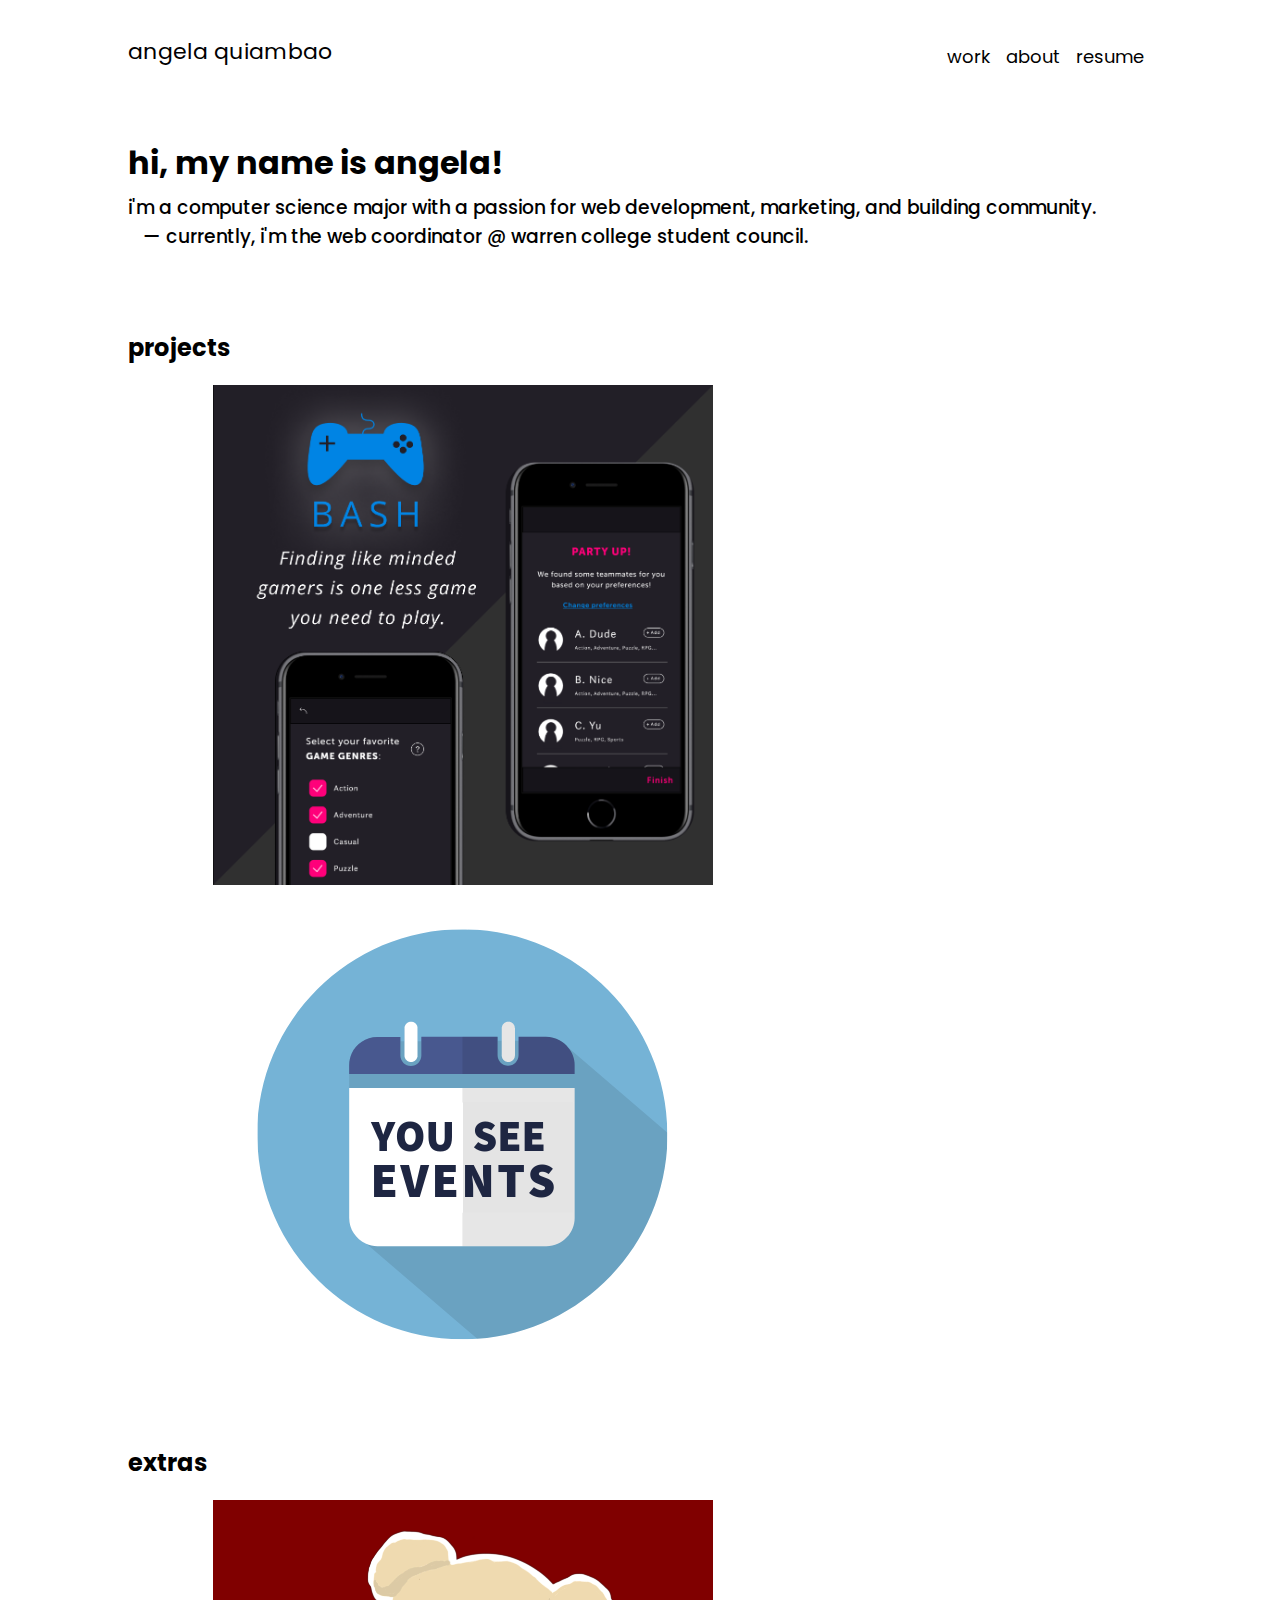
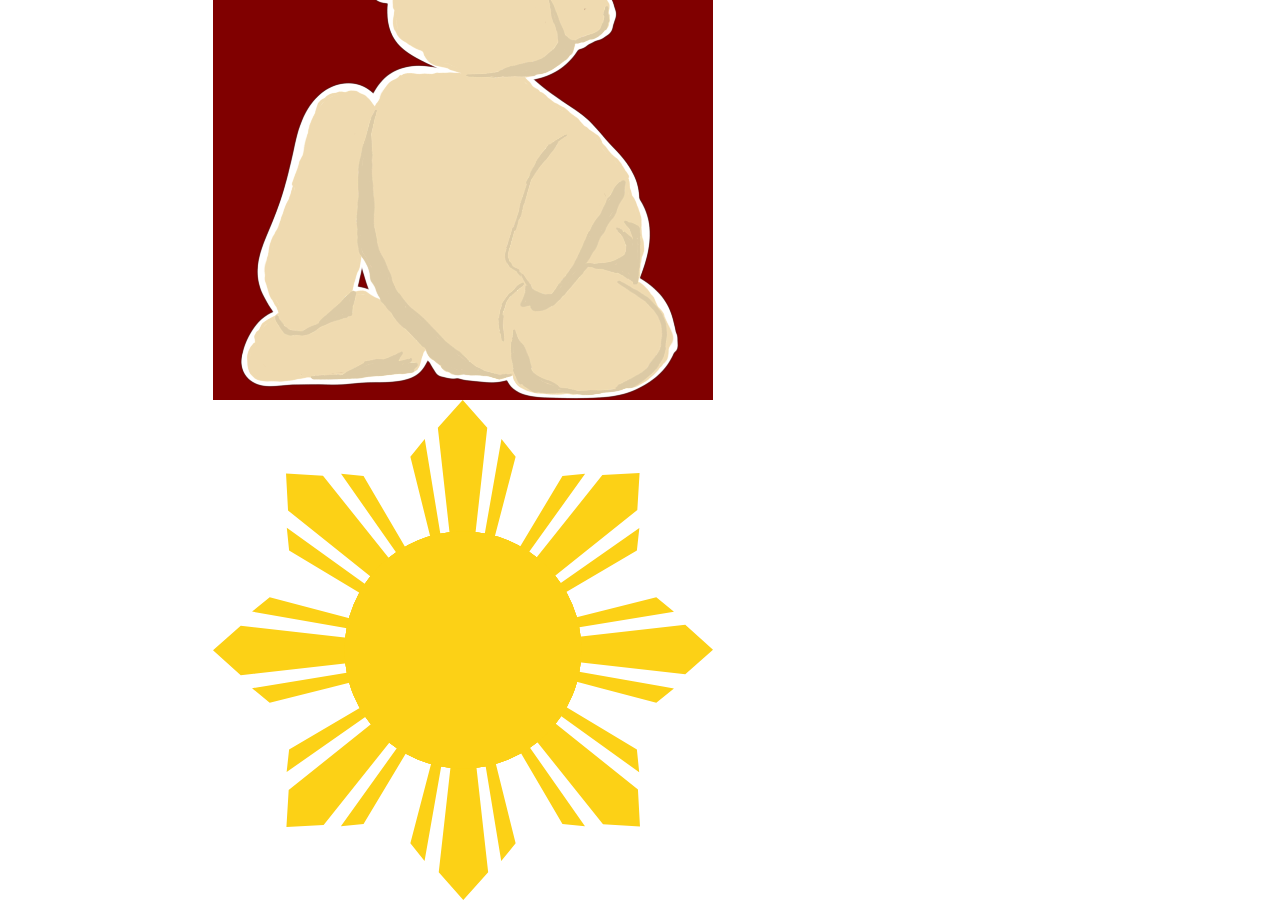
==== index.html @ 413380c0 "working links" ====
<!DOCTYPE html>
<html>

<head>
    <meta charset="UTF-8">
    <meta name="description" content="angela quiambao's portfolio"> 
    <meta name="author" content="Angela Quiambao">
    <meta name="viewport" content="width=device-width">
    <title>angela quiambao — portfolio</title>

    <link href="css/home.css" rel="stylesheet" type="text/css">
    <link href="https://fonts.googleapis.com/css2?family=Poppins&display=swap" rel="stylesheet">
</head>

<body>
    <ul id="navbar">
        <li id="aq"><a href="index.html">angela quiambao</a></li>
        <li class="nav"><a href="">resume</a></li>
        <li class="nav"><a href="about.html">about</a></li>
        <li class="nav"><a href="index.html">work</a></li>
    </ul>

    <header>
        <h1 style="margin-bottom: 6px;">hi, my name is angela!</h1>
        <h3 style="margin-top: 0px; font-weight: 500;"> i'm a computer science major with a passion for web development, marketing, and building community.
            <br>&nbsp;&nbsp; — currently, i'm the web coordinator @ 
            <span class="tooltip">warren college student council <span class="tooltiptext">currently a work in progress!</span></span>.
        </h3>
    </header>

    <div id="projects">
        <h2>projects</h2>
        <div class="proj">
            <img src="images/icons/bash.png" style="width: 500px; display:block;" alt="bash">
            <a href="bash.html">
            <div class="overlay"><h3 style="padding-top: 40%;">bash — front end developer and tester</h3></div>
            </a>
        </div>
            <div class="proj">
                <img src="images/icons/UPCOMING EVENTS.png" style="width:500px; display:block;" alt="you see events">
                <div class="overlay"><h3 style="padding-top: 40%;">you see events — user interface specialist</h3></div>
            </div>
    </div>
    
    <div id="extras">
        <h2>extras</h2>
        <div class="proj" style="background-color: maroon;">
            <img src="images/icons/warren.png" alt="warren" style="width:500px; display:block;">
            <div class="overlay"><h3 style="padding-top: 40%; margin: 20px;">warren residental life — leadership, event planning, graphic design, and marketing</h3></div>
        </div>
        <div class="proj">
            <img src="images/icons/sun.svg" alt="kaibigang pilipin@" style="width:500px; display:block;">
            <div class="overlay"><h3 style="padding-top:40%;">kaibigang pilipin@ s.t.a.r board — leadership and event planning</h3></div>
        </div>
    </div>

</body>

</html>
---- css/home.css ----
html, body {
    height: 100%;
    font-family: 'Poppins', sans-serif;
}

header, #projects, #extras {
    padding-top: 20px;
    margin: 10px 120px;
    display: inline-block;
}

ul#navbar {
    list-style-type: none;
    margin: 10px 120px;
    padding: 25px 0px 0px 0px;
    overflow: hidden;
}
  
#aq {
    float:left;
    display: block;
    padding: 0px;
    font-size: 22px;
}
  
li.nav {
    text-align: center;
    float: right;
    display: block;
    padding: 8px;
    font-size: 18px
}

#navbar a:link, a:visited {
    text-decoration: none;
    color: black;
}

#navbar a:hover {
    padding: 2px;
    background: lightsteelblue;
    color: white;
}

/* taken from w3 schools */
.tooltip {
    position: relative;
    display: inline-block;
}
  
.tooltip .tooltiptext {
    visibility: hidden;
    width: 170px;
    background-color: black;
    font-size: small;
    color: #fff;
    text-align: center;
    border-radius: 6px;
    padding: 5px 0;
    
    /* Position the tooltip */
    position: absolute;
    z-index: 1;
    top: 100%;
    left: 40%;
    margin-top: 5px;
    margin-left: -60px;
}

.tooltip:hover {
    background: lightsteelblue;
    color: white;
}

.tooltip:hover .tooltiptext {
    visibility: visible;
}

.overlay {
    position: absolute;
    top: 0;
    bottom: 0;
    left: 0;
    right: 0;
    height: 100%;
    width: 100%;
    opacity: 0;
    color:white;
    text-align: center;
  }
  
  .proj:hover .overlay {
    opacity: 80%;
    background-color: black;
  }
  
.proj {
    float: left;
    position: relative;
    width: 500px;
    height:500px;
    margin-left: 85px;
}
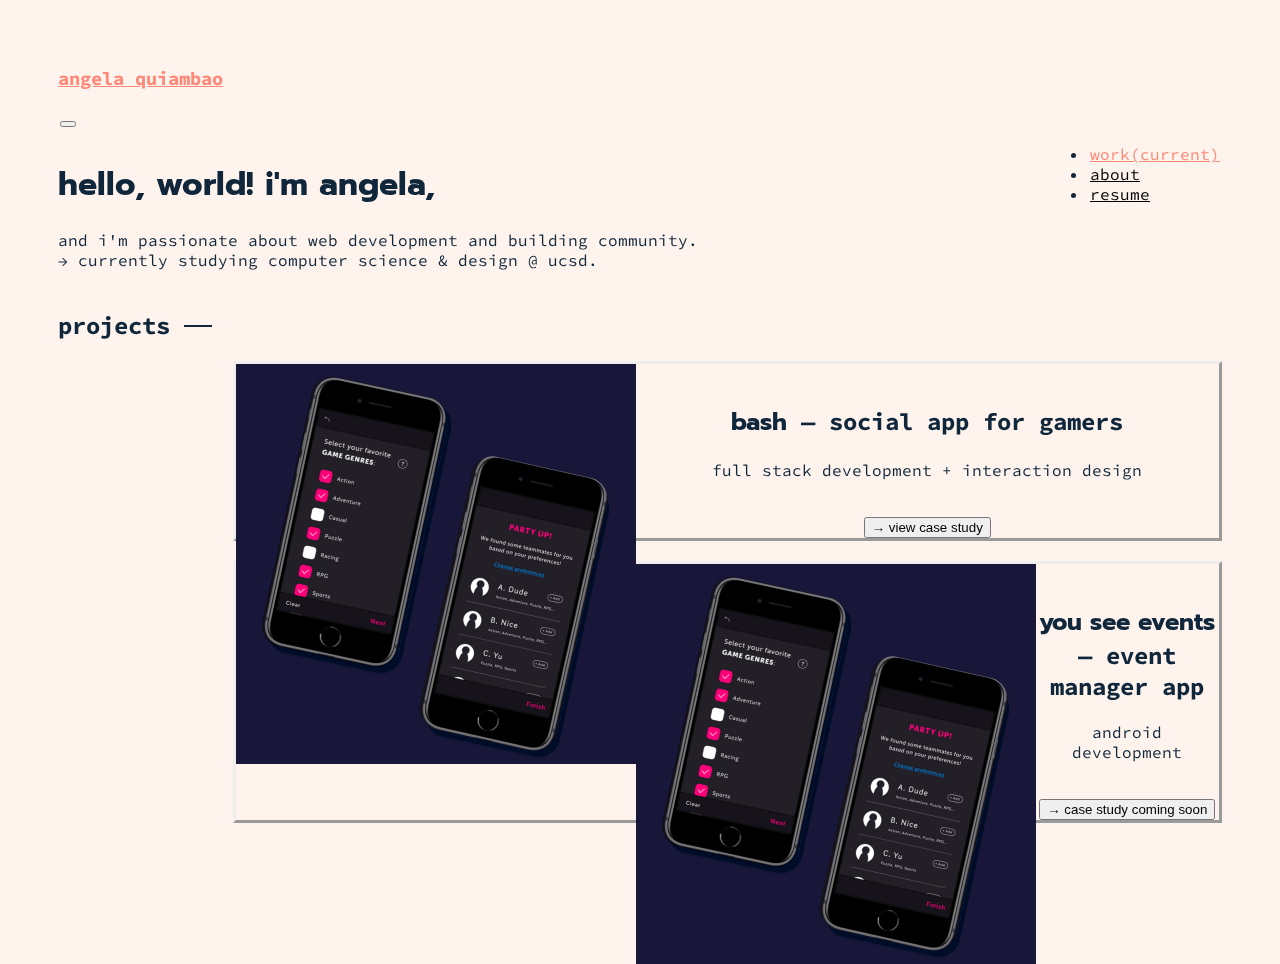
==== commit e14288f8: "new portfolio" ====
--- a/index.html
+++ b/index.html
@@ -1,59 +1,98 @@
-<!DOCTYPE html>
-<html>
+<!doctype html>
+<html lang="en">
+  <head>
+    <!-- Required meta tags -->
+    <meta charset="utf-8">
+    <meta name="viewport" content="width=device-width, initial-scale=1, shrink-to-fit=no">
 
-<head>
-    <meta charset="UTF-8">
-    <meta name="description" content="angela quiambao's portfolio"> 
-    <meta name="author" content="Angela Quiambao">
-    <meta name="viewport" content="width=device-width">
+    <!-- Favicon -->
+    <link rel="apple-touch-icon" sizes="180x180" href="/favicon_io/apple-touch-icon.png">
+    <link rel="icon" type="image/png" sizes="32x32" href="favicon_io/favicon-32x32.png">
+    <link rel="icon" type="image/png" sizes="16x16" href="favicon_io/favicon-16x16.png">
+    <link rel="manifest" href="/site.webmanifest">
+
+    <!-- Bootstrap CSS -->
+    <link rel="stylesheet" href="https://stackpath.bootstrapcdn.com/bootstrap/4.5.0/css/bootstrap.min.css" integrity="sha384-9aIt2nRpC12Uk9gS9baDl411NQApFmC26EwAOH8WgZl5MYYxFfc+NcPb1dKGj7Sk" crossorigin="anonymous">
+
+    <!-- custom css -->
+    <link href="css/home.css" rel="stylesheet">
+
+    <!-- fonts -->
+    <link href="https://fonts.googleapis.com/css2?family=Prompt&family=Source+Code+Pro&display=swap" rel="stylesheet">
+    
+    
     <title>angela quiambao — portfolio</title>
+  </head>
 
-    <link href="css/home.css" rel="stylesheet" type="text/css">
-    <link href="https://fonts.googleapis.com/css2?family=Poppins&display=swap" rel="stylesheet">
-</head>
+  <body>
+    
+    <!-- navigation -->
+    <nav class="navbar navbar-expand-lg navbar-light">
+        <a class="navbar-brand active" href="#"><h3>angela quiambao</h3></a>
+        <button class="navbar-toggler" type="button" data-toggle="collapse" data-target="#navbarNav" aria-controls="navbarNav" aria-expanded="false" aria-label="Toggle navigation">
+          <span class="navbar-toggler-icon"></span>
+        </button>
+        <div class="collapse navbar-collapse justify-content-end h4" id="navbarNav">
+          <ul class="navbar-nav">
+            <li class="nav-item">
+              <a class="nav-link active" href="#">work<span class="sr-only">(current)</span></a>
+            </li>
+            <li class="nav-item">
+              <a class="nav-link" href="#">about</a>
+            </li>
+            <li class="nav-item">
+              <a class="nav-link" href="#">resume</a>
+            </li>
+          </ul>
+        </div>
+      </nav>
 
-<body>
-    <ul id="navbar">
-        <li id="aq"><a href="index.html">angela quiambao</a></li>
-        <li class="nav"><a href="">resume</a></li>
-        <li class="nav"><a href="about.html">about</a></li>
-        <li class="nav"><a href="index.html">work</a></li>
-    </ul>
+    
+    <!-- heading -->
+    <div class="bg"></div>
+    <div class="jumbotron">
+      <h1 class="display-4" style="padding-top: 10px; font-family: Prompt, sans serif;">hello, world!<wbr> i'm angela,</h1>
+        <p class="h4">
+          and i'm passionate about web development and building community.
+          <br>
+          &#8594; currently studying computer science & design @ ucsd.
+        </p>   
+    </div>
 
-    <header>
-        <h1 style="margin-bottom: 6px;">hi, my name is angela!</h1>
-        <h3 style="margin-top: 0px; font-weight: 500;"> i'm a computer science major with a passion for web development, marketing, and building community.
-            <br>&nbsp;&nbsp; — currently, i'm the web coordinator @ 
-            <span class="tooltip">warren college student council <span class="tooltiptext">currently a work in progress!</span></span>.
-        </h3>
-    </header>
+    <div id="project" style="background: #fef4ed;">
+      <h2 style="padding-top:20px;">projects <span style="text-decoration: line-through;">&nbsp;&nbsp;</span></h2>
+      <div class="d-flex flex-column" id="content">
+          <div class="p-2 flex-fill" style="text-align: center; border-style: outset;">
+              <img src="images/icons/bash.png" class="icon">
+              <div class="pt-5 mt-5">
+                <br>
+                <h2><span class="display-4" style="margin:0px; font-family: Prompt, sans serif;">bash</span> — social app for gamers</h2>
+                <p style="text-align: center">full stack development + interaction design</p>
+                <br>
+                <button onclick="location.href='bash.html'">→ view case study</button>
+              </div>
+          </div>
+          <br>
+          <div class="p-2 flex-fill" style="text-align: center; border-style: outset;">
+            <img src="images/icons/bash.png" class="icon">
+            <div class="pt-5 mt-5">
+              <br>
+              <h2><span class="h1" style="margin:0px; font-family: Prompt, sans serif;">you see events</span> — event manager app</h2>
+              <p style="text-align: center">android development</p>
+              <br>
+              <button onclick="location.href='bash.html'">→ case study coming soon</button>
+            </div>
+          </div>
 
-    <div id="projects">
-        <h2>projects</h2>
-        <div class="proj">
-            <img src="images/icons/bash.png" style="width: 500px; display:block;" alt="bash">
-            <a href="bash.html">
-            <div class="overlay"><h3 style="padding-top: 40%;">bash — front end developer and tester</h3></div>
-            </a>
-        </div>
-            <div class="proj">
-                <img src="images/icons/UPCOMING EVENTS.png" style="width:500px; display:block;" alt="you see events">
-                <div class="overlay"><h3 style="padding-top: 40%;">you see events — user interface specialist</h3></div>
-            </div>
+      </div>
     </div>
     
-    <div id="extras">
-        <h2>extras</h2>
-        <div class="proj" style="background-color: maroon;">
-            <img src="images/icons/warren.png" alt="warren" style="width:500px; display:block;">
-            <div class="overlay"><h3 style="padding-top: 40%; margin: 20px;">warren residental life — leadership, event planning, graphic design, and marketing</h3></div>
-        </div>
-        <div class="proj">
-            <img src="images/icons/sun.svg" alt="kaibigang pilipin@" style="width:500px; display:block;">
-            <div class="overlay"><h3 style="padding-top:40%;">kaibigang pilipin@ s.t.a.r board — leadership and event planning</h3></div>
-        </div>
-    </div>
+    
+    <!-- Optional JavaScript -->
+    <!-- jQuery first, then Popper.js, then Bootstrap JS -->
+    <script src="https://code.jquery.com/jquery-3.5.1.slim.min.js" integrity="sha384-DfXdz2htPH0lsSSs5nCTpuj/zy4C+OGpamoFVy38MVBnE+IbbVYUew+OrCXaRkfj" crossorigin="anonymous"></script>
+    <script src="https://cdn.jsdelivr.net/npm/popper.js@1.16.0/dist/umd/popper.min.js" integrity="sha384-Q6E9RHvbIyZFJoft+2mJbHaEWldlvI9IOYy5n3zV9zzTtmI3UksdQRVvoxMfooAo" crossorigin="anonymous"></script>
+    <script src="https://stackpath.bootstrapcdn.com/bootstrap/4.5.0/js/bootstrap.min.js" integrity="sha384-OgVRvuATP1z7JjHLkuOU7Xw704+h835Lr+6QL9UvYjZE3Ipu6Tp75j7Bh/kR0JKI" crossorigin="anonymous"></script>
 
 </body>
-
 </html>--- a/css/home.css
+++ b/css/home.css
@@ -1,103 +1,98 @@
-html, body {
-    height: 100%;
-    font-family: 'Poppins', sans-serif;
+body {
+    font-family: 'Source Code Pro', monospace;
+    background-color: #fef4ed;
+    color: #10263b;
 }
 
-header, #projects, #extras {
+/*
+    NAVIGATION BAR 
+*/
+.navbar {
     padding-top: 20px;
-    margin: 10px 120px;
-    display: inline-block;
+    padding-left: 50px;
+    padding-right: 50px;
 }
 
-ul#navbar {
-    list-style-type: none;
-    margin: 10px 120px;
-    padding: 25px 0px 0px 0px;
-    overflow: hidden;
-}
-  
-#aq {
-    float:left;
-    display: block;
-    padding: 0px;
-    font-size: 22px;
-}
-  
-li.nav {
-    text-align: center;
+.navbar-nav {
     float: right;
-    display: block;
-    padding: 8px;
-    font-size: 18px
 }
 
-#navbar a:link, a:visited {
-    text-decoration: none;
-    color: black;
+.navbar a {
+    padding: 2px;
+    color: black !important;
 }
 
-#navbar a:hover {
-    padding: 2px;
-    background: lightsteelblue;
-    color: white;
+.navbar a:hover, .nav-link:hover {
+    background-color: #ff8878;
+    color: white !important;
 }
 
-/* taken from w3 schools */
-.tooltip {
-    position: relative;
-    display: inline-block;
-}
-  
-.tooltip .tooltiptext {
-    visibility: hidden;
-    width: 170px;
-    background-color: black;
-    font-size: small;
-    color: #fff;
-    text-align: center;
-    border-radius: 6px;
-    padding: 5px 0;
-    
-    /* Position the tooltip */
-    position: absolute;
-    z-index: 1;
-    top: 100%;
-    left: 40%;
-    margin-top: 5px;
-    margin-left: -60px;
+a.active {
+    color: #ff8878 !important;
 }
 
-.tooltip:hover {
-    background: lightsteelblue;
-    color: white;
+/* 
+    HEADER 
+*/
+.jumbotron {
+    background: transparent;
+    padding-left: 50px;
+    padding-right: 50px;
 }
 
-.tooltip:hover .tooltiptext {
+.bg {
+    z-index: -1;
+    position: fixed;
+    top: -50%;
+    left: -50%;
+    right: -50%;
+    bottom: -50%;
+    width: 200%;
+    height: 200vh;
+    background: transparent url('http://assets.iceable.com/img/noise-transparent.png') repeat 0 0;
+    background-repeat: repeat;
+    animation: bg-animation 1.5s infinite;
+    opacity: .9;
     visibility: visible;
+  }
+  
+  @keyframes bg-animation {
+      0% { transform: translate(0,0) }
+      10% { transform: translate(-5%,-5%) }
+      20% { transform: translate(-10%,5%) }
+      30% { transform: translate(5%,-10%) }
+      40% { transform: translate(-5%,15%) }
+      50% { transform: translate(-10%,5%) }
+      60% { transform: translate(15%,0) }
+      70% { transform: translate(0,10%) }
+      80% { transform: translate(-15%,0) }
+      90% { transform: translate(10%,5%) }
+      100% { transform: translate(5%,0) }
 }
 
-.overlay {
-    position: absolute;
-    top: 0;
-    bottom: 0;
-    left: 0;
-    right: 0;
-    height: 100%;
+/*
+    CONTENT
+*/
+
+#project {
+    padding-left: 50px;
+    padding-right: 50px;
+}
+
+#content {
+    margin-left: 15%;
+}
+
+@media screen and (max-width: 768px) {#content {flex-direction: column;} }
+
+.icon {
     width: 100%;
-    opacity: 0;
-    color:white;
-    text-align: center;
-  }
-  
-  .proj:hover .overlay {
-    opacity: 80%;
-    background-color: black;
-  }
-  
-.proj {
     float: left;
-    position: relative;
-    width: 500px;
-    height:500px;
-    margin-left: 85px;
+    max-width: 400px;
+}
+
+.sticky {
+    position: sticky;
+    position: -webkit-sticky;
+    top:0;
 }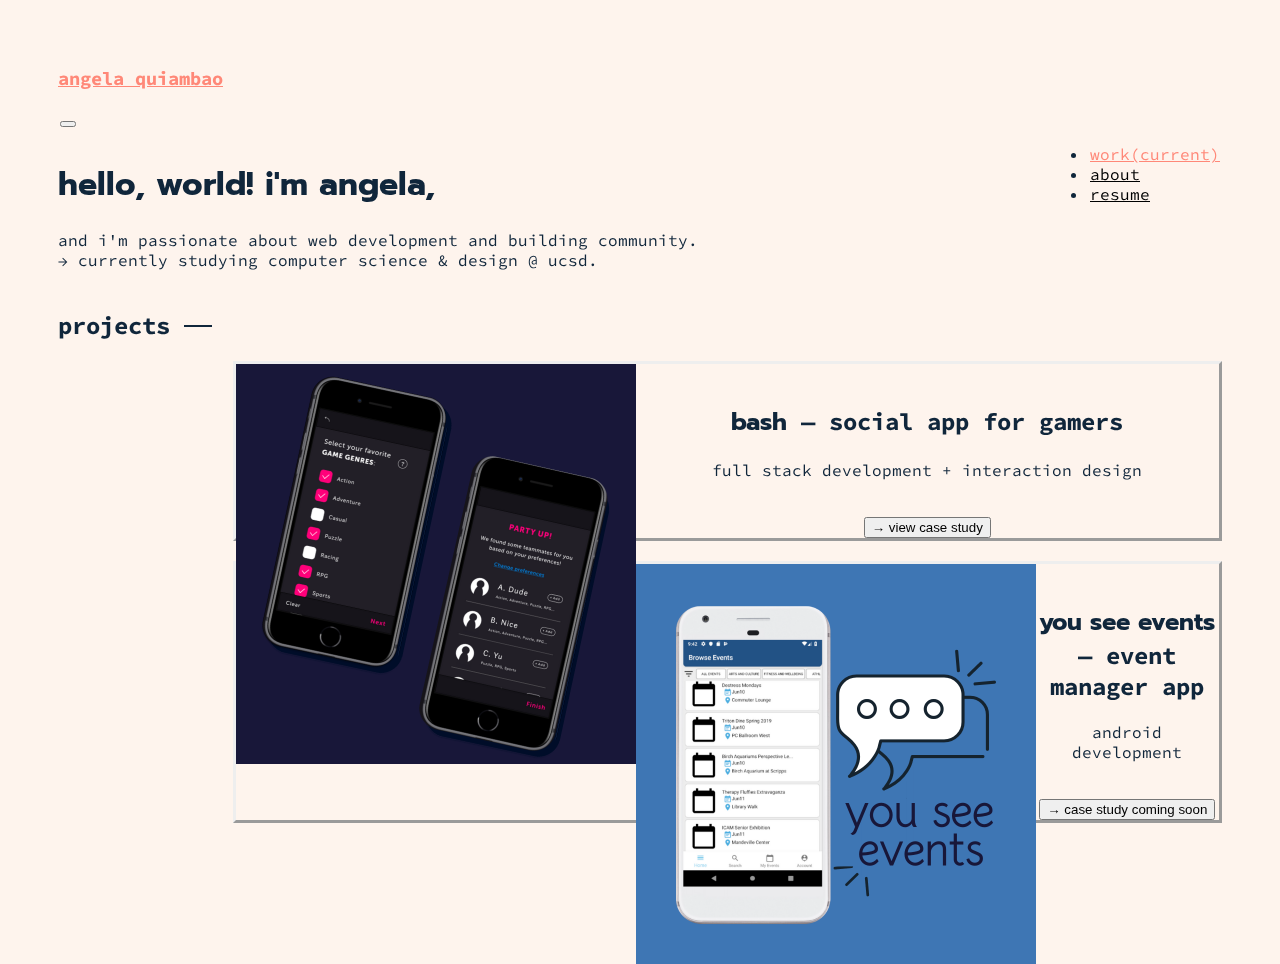
==== commit d22579b6: "updated icon" ====
--- a/index.html
+++ b/index.html
@@ -74,13 +74,13 @@
           </div>
           <br>
           <div class="p-2 flex-fill" style="text-align: center; border-style: outset;">
-            <img src="images/icons/bash.png" class="icon">
+            <img src="images/icons/events.png" class="icon">
             <div class="pt-5 mt-5">
               <br>
               <h2><span class="h1" style="margin:0px; font-family: Prompt, sans serif;">you see events</span> — event manager app</h2>
               <p style="text-align: center">android development</p>
               <br>
-              <button onclick="location.href='bash.html'">→ case study coming soon</button>
+              <button>→ case study coming soon</button>
             </div>
           </div>
 
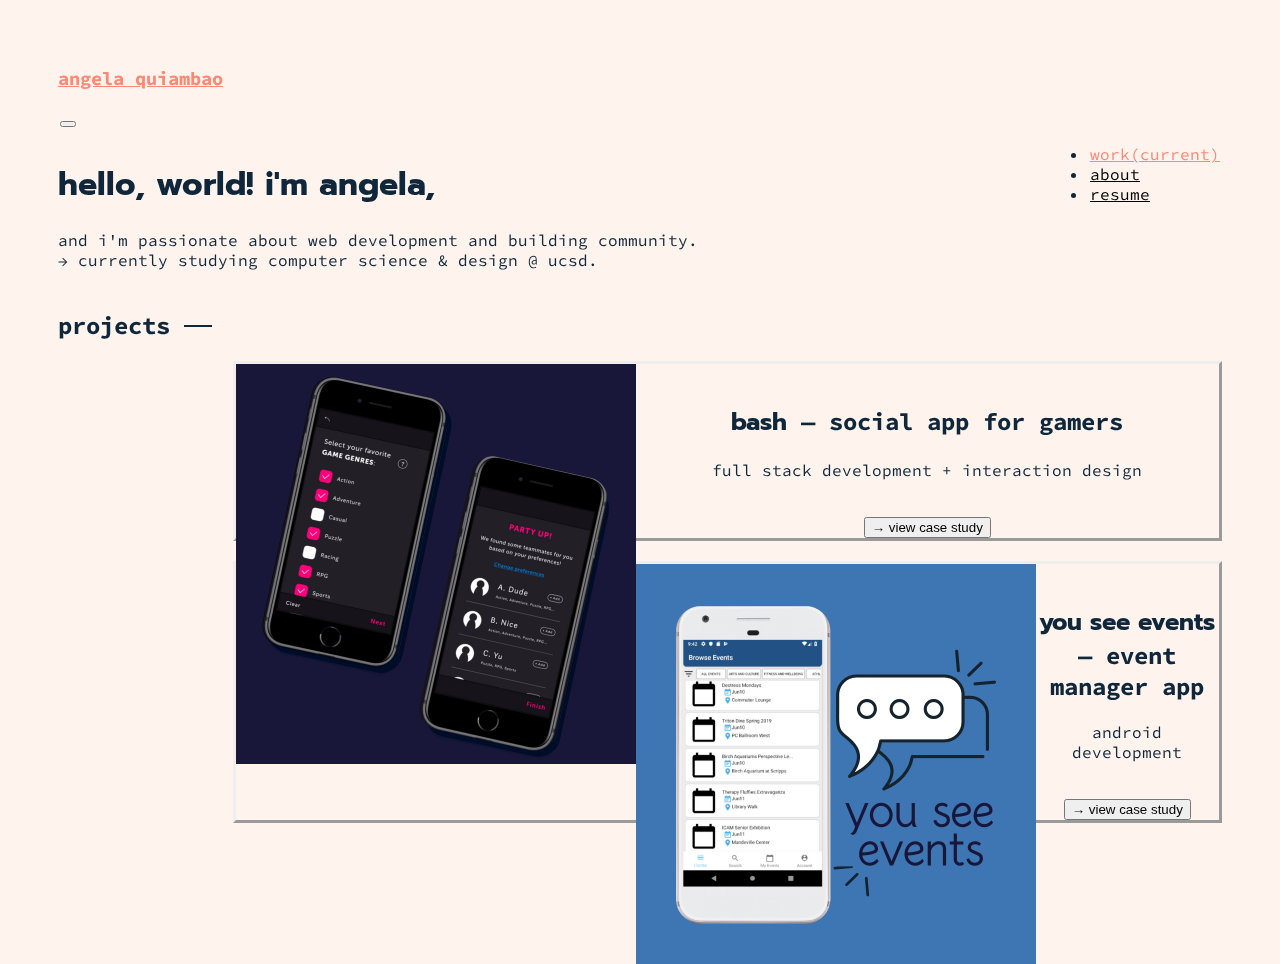
==== commit 4c95fd25: "updated case studies" ====
--- a/index.html
+++ b/index.html
@@ -38,7 +38,7 @@
               <a class="nav-link active" href="#">work<span class="sr-only">(current)</span></a>
             </li>
             <li class="nav-item">
-              <a class="nav-link" href="#">about</a>
+              <a class="nav-link" href="about.html">about</a>
             </li>
             <li class="nav-item">
               <a class="nav-link" href="#">resume</a>
@@ -80,9 +80,10 @@
               <h2><span class="h1" style="margin:0px; font-family: Prompt, sans serif;">you see events</span> — event manager app</h2>
               <p style="text-align: center">android development</p>
               <br>
-              <button>→ case study coming soon</button>
+              <button onclick="location.href='youseeevents.html'">→ view case study</button>
             </div>
           </div>
+          <br>
 
       </div>
     </div>
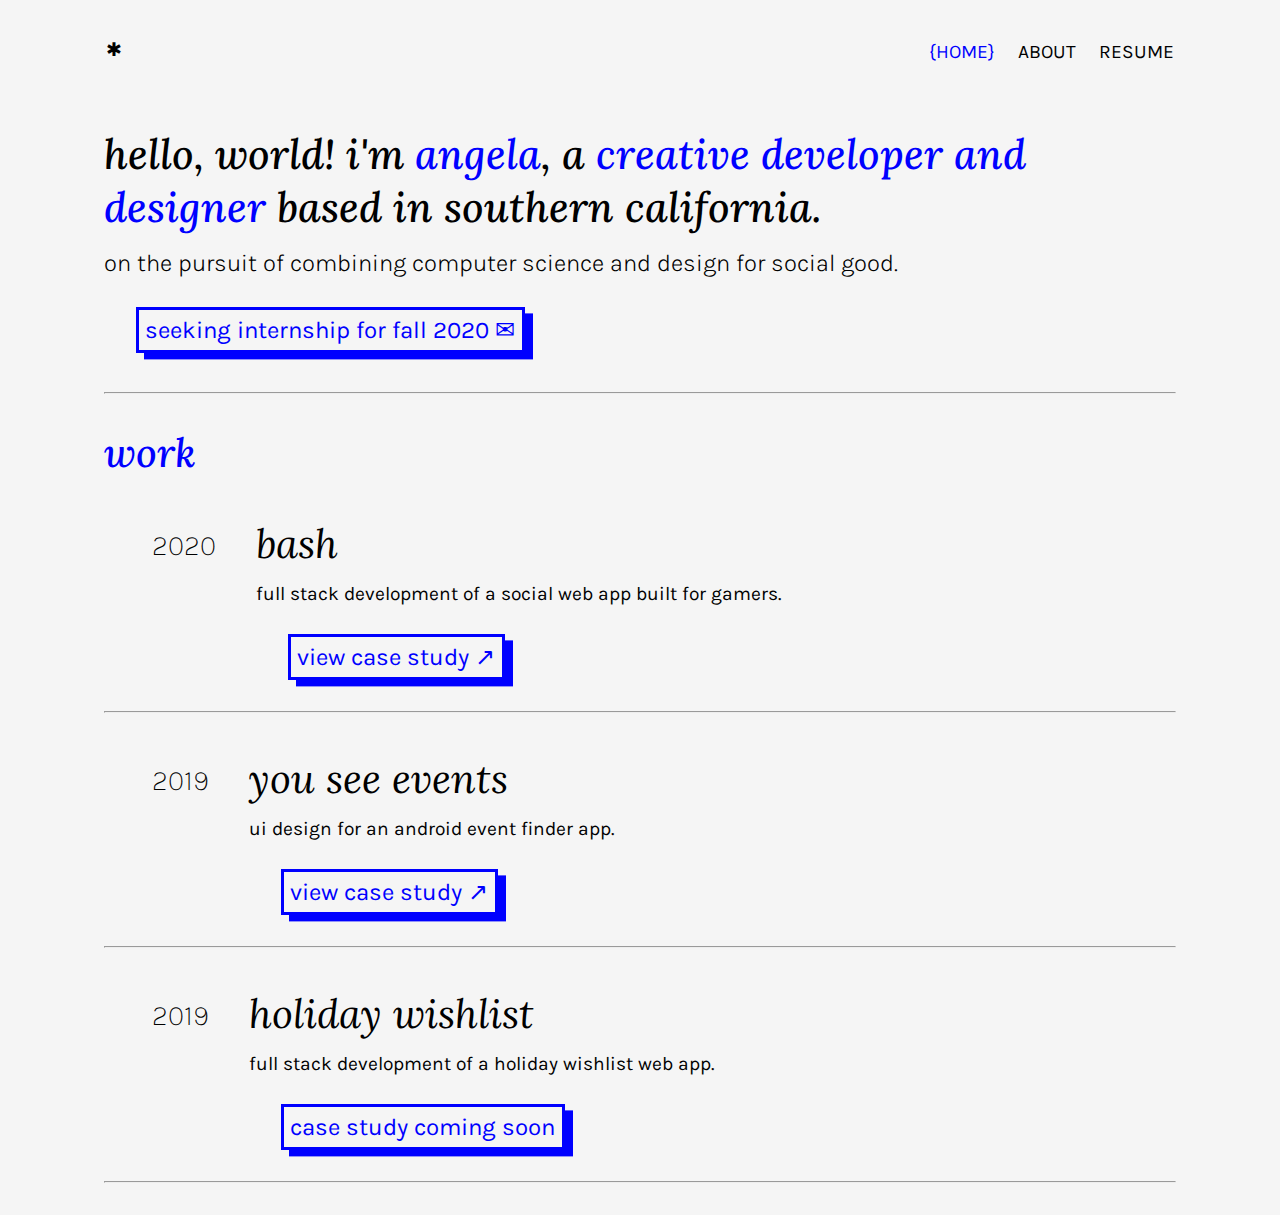
==== commit 851dab0a: "updated portfolio" ====
--- a/index.html
+++ b/index.html
@@ -6,94 +6,98 @@
     <meta name="viewport" content="width=device-width, initial-scale=1, shrink-to-fit=no">
 
     <!-- Favicon -->
-    <link rel="apple-touch-icon" sizes="180x180" href="/favicon_io/apple-touch-icon.png">
+    <link rel="apple-touch-icon" sizes="180x180" href="favicon_io/apple-touch-icon.png">
     <link rel="icon" type="image/png" sizes="32x32" href="favicon_io/favicon-32x32.png">
     <link rel="icon" type="image/png" sizes="16x16" href="favicon_io/favicon-16x16.png">
-    <link rel="manifest" href="/site.webmanifest">
-
-    <!-- Bootstrap CSS -->
-    <link rel="stylesheet" href="https://stackpath.bootstrapcdn.com/bootstrap/4.5.0/css/bootstrap.min.css" integrity="sha384-9aIt2nRpC12Uk9gS9baDl411NQApFmC26EwAOH8WgZl5MYYxFfc+NcPb1dKGj7Sk" crossorigin="anonymous">
+    <link rel="manifest" href="favicon_io/site.webmanifest">
 
     <!-- custom css -->
-    <link href="css/home.css" rel="stylesheet">
-
-    <!-- fonts -->
-    <link href="https://fonts.googleapis.com/css2?family=Prompt&family=Source+Code+Pro&display=swap" rel="stylesheet">
+    <link href="css/style.css" rel="stylesheet">
     
-    
-    <title>angela quiambao — portfolio</title>
+    <title>angela quiambao</title>
   </head>
 
   <body>
-    
+  <!--div class="bg"></div-->
+
     <!-- navigation -->
-    <nav class="navbar navbar-expand-lg navbar-light">
-        <a class="navbar-brand active" href="#"><h3>angela quiambao</h3></a>
-        <button class="navbar-toggler" type="button" data-toggle="collapse" data-target="#navbarNav" aria-controls="navbarNav" aria-expanded="false" aria-label="Toggle navigation">
-          <span class="navbar-toggler-icon"></span>
-        </button>
-        <div class="collapse navbar-collapse justify-content-end h4" id="navbarNav">
-          <ul class="navbar-nav">
-            <li class="nav-item">
-              <a class="nav-link active" href="#">work<span class="sr-only">(current)</span></a>
-            </li>
-            <li class="nav-item">
-              <a class="nav-link" href="about.html">about</a>
-            </li>
-            <li class="nav-item">
-              <a class="nav-link" href="#">resume</a>
-            </li>
-          </ul>
+    <nav>
+      <div class="home">
+        <a href="#">&#10033;</a>
+      </div>
+      <div class="navbar">
+        <a href="#" class="active">{HOME}</a>
+        <a href="about.html">ABOUT</a>
+        <a href="images/resume.pdf">RESUME</a>
+      </div>
+    </nav>
+
+    <!-- heading -->
+    <!--<div class="bg"></div>-->
+    <header>
+      <h1 class="intro">
+        hello, world! i'm <span>angela</span>, a <span>creative developer and designer</span> based in southern california. 
+      </h1>
+      <h2>on the pursuit of combining computer science and design for social good.</h2>
+      <br><a class="redirect" href="images/resume.pdf">seeking internship for fall 2020 &#9993;</a>
+    </header>
+
+  <main class="content">
+    <hr>
+
+    <h2 class="ctitle">work</h2>
+    <!-- projects -->
+    <div id="work">
+      <div class="item">
+        <div class="pdate">
+          <h3>2020</h3>
         </div>
-      </nav>
+        <div class="desc">
+          
+          <h3>bash</h3>
+          <p>
+            full stack development of a social web app built for gamers.
+          </p><br>
+          <a href="bash.html" class="redirect">view case study &#8599;</a>
+        </div>
+      </div>
+      
+      <hr>
 
-    
-    <!-- heading -->
-    <div class="bg"></div>
-    <div class="jumbotron">
-      <h1 class="display-4" style="padding-top: 10px; font-family: Prompt, sans serif;">hello, world!<wbr> i'm angela,</h1>
-        <p class="h4">
-          and i'm passionate about web development and building community.
-          <br>
-          &#8594; currently studying computer science & design @ ucsd.
-        </p>   
+      <div class="item">
+        <div class="pdate">
+          <h3>2019</h3>
+        </div>
+        <div class="desc">
+          <h3>you see events</h3>
+          <p>
+            ui design for an android event finder app.
+          </p><br>
+          <a href="youseeevents.html" class="redirect">view case study &#8599;</a>
+        </div>
+      </div>
+
+      <hr>
+
+      <div class="item">
+        <div class="pdate">
+          <h3>2019</h3>
+        </div>
+        <div class="desc">
+          <h3>holiday wishlist</h3>
+          <p>
+            full stack development of a holiday wishlist web app.
+          </p><br>
+          <a class="redirect">case study coming soon</a>
+        </div>
+      </div>
+
+      <hr>
+
+
     </div>
-
-    <div id="project" style="background: #fef4ed;">
-      <h2 style="padding-top:20px;">projects <span style="text-decoration: line-through;">&nbsp;&nbsp;</span></h2>
-      <div class="d-flex flex-column" id="content">
-          <div class="p-2 flex-fill" style="text-align: center; border-style: outset;">
-              <img src="images/icons/bash.png" class="icon">
-              <div class="pt-5 mt-5">
-                <br>
-                <h2><span class="display-4" style="margin:0px; font-family: Prompt, sans serif;">bash</span> — social app for gamers</h2>
-                <p style="text-align: center">full stack development + interaction design</p>
-                <br>
-                <button onclick="location.href='bash.html'">→ view case study</button>
-              </div>
-          </div>
-          <br>
-          <div class="p-2 flex-fill" style="text-align: center; border-style: outset;">
-            <img src="images/icons/events.png" class="icon">
-            <div class="pt-5 mt-5">
-              <br>
-              <h2><span class="h1" style="margin:0px; font-family: Prompt, sans serif;">you see events</span> — event manager app</h2>
-              <p style="text-align: center">android development</p>
-              <br>
-              <button onclick="location.href='youseeevents.html'">→ view case study</button>
-            </div>
-          </div>
-          <br>
-
-      </div>
-    </div>
+  </main>
     
     
-    <!-- Optional JavaScript -->
-    <!-- jQuery first, then Popper.js, then Bootstrap JS -->
-    <script src="https://code.jquery.com/jquery-3.5.1.slim.min.js" integrity="sha384-DfXdz2htPH0lsSSs5nCTpuj/zy4C+OGpamoFVy38MVBnE+IbbVYUew+OrCXaRkfj" crossorigin="anonymous"></script>
-    <script src="https://cdn.jsdelivr.net/npm/popper.js@1.16.0/dist/umd/popper.min.js" integrity="sha384-Q6E9RHvbIyZFJoft+2mJbHaEWldlvI9IOYy5n3zV9zzTtmI3UksdQRVvoxMfooAo" crossorigin="anonymous"></script>
-    <script src="https://stackpath.bootstrapcdn.com/bootstrap/4.5.0/js/bootstrap.min.js" integrity="sha384-OgVRvuATP1z7JjHLkuOU7Xw704+h835Lr+6QL9UvYjZE3Ipu6Tp75j7Bh/kR0JKI" crossorigin="anonymous"></script>
-
 </body>
 </html>--- a/css/style.css
+++ b/css/style.css
@@ -0,0 +1,205 @@
+/* fonts */
+@import url('https://fonts.googleapis.com/css2?family=Lora:ital@0;1&family=Karla&family=Roboto+Mono:wght@300;400&display=swap');
+
+/* SETTING MAIN STYLE */
+html, body {
+    font-family: Karla, sans-serif;
+    margin: 1rem 3rem;
+    background-color: whitesmoke;
+
+    /* no text highlight; code from stackoverflow */
+    -webkit-touch-callout: none; /* iOS Safari */
+    -webkit-user-select: none; /* Safari */
+    -khtml-user-select: none; /* Konqueror HTML */
+    -moz-user-select: none; /* Old versions of Firefox */
+    -ms-user-select: none; /* Internet Explorer/Edge */
+    user-select: none; /* Non-prefixed version, currently
+    supported by Chrome, Edge, Opera and Firefox */
+
+}
+
+body {
+    background-color: transparent;
+}
+
+/* NAVIGATION */
+nav {
+    display: flex;
+    padding-top: 0.5rem;
+}
+nav div.home {
+    margin-top: -0.1rem;
+    flex-grow: 1;
+}
+
+/* NAVIGATION LINKS */
+nav div a { 
+    margin: 1rem 0.4rem; 
+    font-size: 1.2rem;
+    text-decoration: none; 
+    color: black; 
+    padding: 0.2rem;
+}
+nav div a.active {
+    color: blue;
+}
+nav div a:hover {
+    text-decoration: none;
+    color: whitesmoke;
+    background-color: blue;
+    padding: 0.2rem;
+}
+nav div.home a, nav div.home a:hover {
+    padding-bottom: 0.15rem;
+}
+
+/* HEADER */
+header {
+    margin: 4rem 0.5rem 1rem;
+}
+.intro {
+    font-family: Lora, serif;
+    font-style: italic;
+    font-size: 2.6rem;
+    font-weight: 500;
+    margin-bottom: 1rem;
+}
+.intro span {
+    color:blue;
+}
+header h2 {
+    margin-top: 0rem;
+    font-size: 1.5rem;
+    font-weight: 300;
+}
+header p {
+    margin-top: .5rem;
+    font-size: 1.2rem;
+}
+header img {
+    float: left;
+    margin: 0.1rem 1rem 0rem 0.55rem;;
+}
+
+/* MAIN CONTENT */
+main {
+    margin: 3rem 0.5rem 0.5rem;
+}
+h2.ctitle {
+    margin-bottom: 1rem;
+    font-size: 2.5rem;
+    font-weight: 500;
+    font-family: Lora, serif;
+    font-style: italic;
+    color: blue;
+}
+div.item {
+    margin: 2rem 0rem;
+    display: flex;
+}
+div.desc {
+    flex-grow: 1;
+}
+div.desc, div.pdate {
+    padding: 0.5rem 1rem;
+    
+}
+.pdate h3 {
+    margin-top: 0.7rem;
+    margin-left: 2rem;
+    margin-right: 0.5rem;
+    font-size: 1.8rem;
+    font-weight: 200;
+}
+.desc h3 {
+    margin: 0rem;
+    font-family: Lora, serif;
+    font-style: italic;
+    font-size: 2.5rem;
+    font-weight: 400;
+}
+.desc p {
+    margin-top: 0.8rem;
+    font-size: 1.2rem;
+}
+.desc img {
+    width: 12rem;
+    float: right;
+    margin: 1rem;
+    margin-right: 5rem;
+}
+a.redirect {
+    margin-top: 2rem;
+    margin-bottom: 0rem;
+    margin-left: 2rem;
+    padding: 0.4rem;
+    font-size: 1.5rem;
+    font-weight: 400;
+    text-decoration: none;
+
+    border: 0.2rem solid blue;
+    color: blue;
+    box-shadow: 0.5rem 0.4rem blue;
+    
+}
+a.redirect:hover {
+    color: whitesmoke;
+    border-color: whitesmoke;
+    box-shadow: none;
+    background-color: blue;
+}
+
+/* For mobile phones: */
+@media only screen and (max-width: 768px) {
+    html, body {margin: 1rem 1rem;}
+
+    nav div a {font-size: 1rem; margin: 1rem 0.2rem; }
+    header {text-align: center;  margin-top: 2.2rem;}
+    .intro {font-size: 1.6rem; margin-top: 0.5rem; margin-bottom: 0.5rem;}
+    header h2 {font-size: 1rem; margin: 0rem .5rem;}
+    header img {float: none;}
+    header p {font-size: 1rem; text-align: left;}
+    span.decoration {letter-spacing: 0.25rem;}
+
+    h2.ctitle {font-size: 1.8rem;}
+    div.item {margin: 1.5rem 0rem;}
+    .pdate {display: none;}
+    .desc {text-align: center;}
+    .desc h3 {font-size: 1.5rem;}
+    .desc p {font-size: 1rem;}
+    .desc img {float: none; display: block; width: 10rem; margin:0rem 5rem;}
+    a.redirect {margin-left: 0rem; margin-top: 1rem; font-size: 1rem;}
+}
+
+
+/* STATIC BACKGROUND */
+.bg {
+    z-index: -1;
+    position: fixed;
+    top: -50%;
+    left: -50%;
+    right: -50%;
+    bottom: -50%;
+    width: 200%;
+    height: 200vh;
+    background: transparent url('http://assets.iceable.com/img/noise-transparent.png') repeat 0 0;
+    background-repeat: repeat;
+    animation: bg-animation 1.5s infinite;
+    opacity: .9;
+    visibility: visible;
+  }
+  
+  @keyframes bg-animation {
+      0% { transform: translate(0,0) }
+      10% { transform: translate(-5%,-5%) }
+      20% { transform: translate(-10%,5%) }
+      30% { transform: translate(5%,-10%) }
+      40% { transform: translate(-5%,15%) }
+      50% { transform: translate(-10%,5%) }
+      60% { transform: translate(15%,0) }
+      70% { transform: translate(0,10%) }
+      80% { transform: translate(-15%,0) }
+      90% { transform: translate(10%,5%) }
+      100% { transform: translate(5%,0) }
+}
+
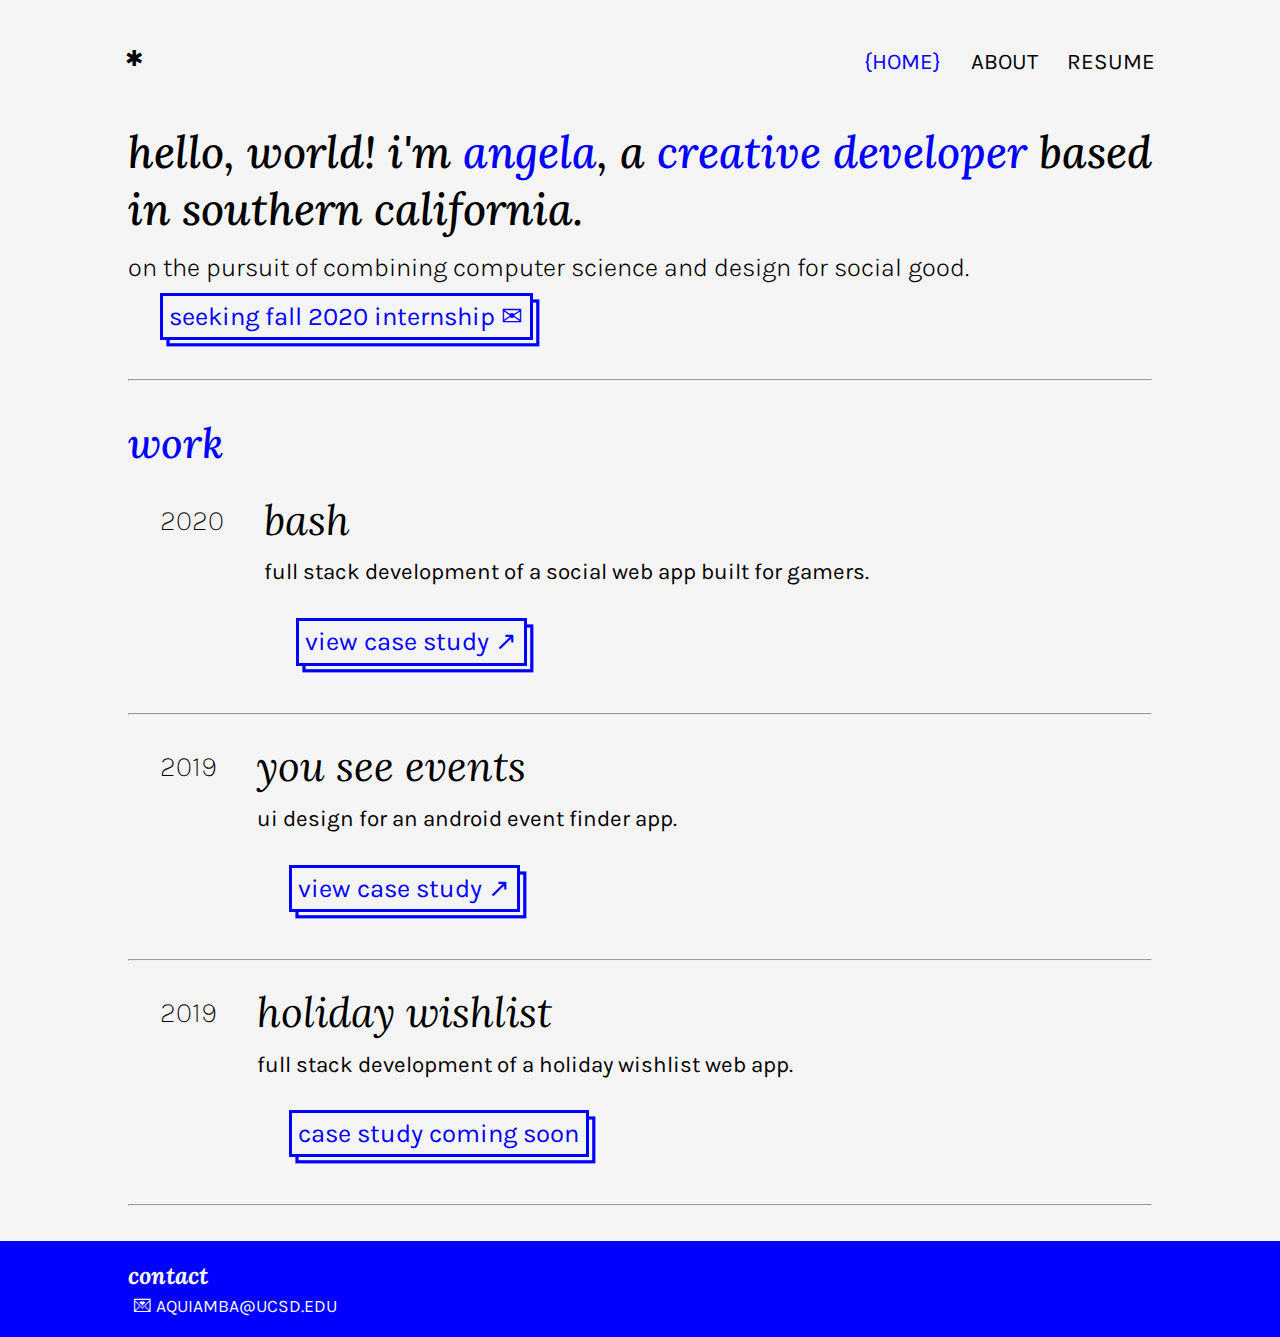
==== commit 93a85de3: "tweaks, added resume page, working on bottom navbar" ====
--- a/index.html
+++ b/index.html
@@ -28,18 +28,17 @@
       <div class="navbar">
         <a href="#" class="active">{HOME}</a>
         <a href="about.html">ABOUT</a>
-        <a href="images/resume.pdf">RESUME</a>
+        <a href="resume.html">RESUME</a>
       </div>
     </nav>
 
     <!-- heading -->
-    <!--<div class="bg"></div>-->
     <header>
       <h1 class="intro">
-        hello, world! i'm <span>angela</span>, a <span>creative developer and designer</span> based in southern california. 
+        hello, world! i'm <span>angela</span>, a <span>creative developer</span> based <wbr>in southern california. 
       </h1>
       <h2>on the pursuit of combining computer science and design for social good.</h2>
-      <br><a class="redirect" href="images/resume.pdf">seeking internship for fall 2020 &#9993;</a>
+      <br><a class="redirect" href="resume.html">seeking fall 2020 internship &#9993;&#xFE0E;</a>
     </header>
 
   <main class="content">
@@ -52,13 +51,12 @@
         <div class="pdate">
           <h3>2020</h3>
         </div>
-        <div class="desc">
-          
+        <div class="desc">  
           <h3>bash</h3>
           <p>
             full stack development of a social web app built for gamers.
           </p><br>
-          <a href="bash.html" class="redirect">view case study &#8599;</a>
+          <a href="bash.html" class="redirect">view case study &#8599;&#xFE0E;</a>
         </div>
       </div>
       
@@ -73,7 +71,7 @@
           <p>
             ui design for an android event finder app.
           </p><br>
-          <a href="youseeevents.html" class="redirect">view case study &#8599;</a>
+          <a href="youseeevents.html" class="redirect">view case study &#8599;&#xFE0E;</a>
         </div>
       </div>
 
@@ -93,11 +91,15 @@
       </div>
 
       <hr>
-
-
+      <br>
     </div>
   </main>
-    
+
+  <div class="footer">
+    <h1>contact</h1>
+    <a href="mailto:aquiamba@ucsd.edu">&#x1F48C;&#xFE0E; AQUIAMBA@UCSD.EDU</a><br>
+    <br>
+  </div>
     
 </body>
 </html>--- a/css/style.css
+++ b/css/style.css
@@ -4,9 +4,8 @@
 /* SETTING MAIN STYLE */
 html, body {
     font-family: Karla, sans-serif;
-    margin: 1rem 3rem;
     background-color: whitesmoke;
-
+    margin: 0;
     /* no text highlight; code from stackoverflow */
     -webkit-touch-callout: none; /* iOS Safari */
     -webkit-user-select: none; /* Safari */
@@ -24,18 +23,19 @@
 
 /* NAVIGATION */
 nav {
+    margin: 2.5rem 7rem;
     display: flex;
     padding-top: 0.5rem;
 }
 nav div.home {
-    margin-top: -0.1rem;
+    margin-top: -0.2rem;
     flex-grow: 1;
 }
 
 /* NAVIGATION LINKS */
 nav div a { 
-    margin: 1rem 0.4rem; 
-    font-size: 1.2rem;
+    margin: 1rem 0.6rem; 
+    font-size: 1.4rem;
     text-decoration: none; 
     color: black; 
     padding: 0.2rem;
@@ -55,46 +55,53 @@
 
 /* HEADER */
 header {
-    margin: 4rem 0.5rem 1rem;
+    margin: 3rem 8rem 1rem;
 }
 .intro {
     font-family: Lora, serif;
     font-style: italic;
+    font-size: 2.8rem;
+    font-weight: 500;
+    margin-bottom: 1rem;
+}
+.intro span{
+    color:blue;
+    text-shadow: black;
+}
+header h2 {
+    margin: 0rem;
+    font-size: 1.6rem;
+    font-weight: 300;
+}
+header p {
+    margin-top: .5rem;
+    font-size: 1.4rem;
+}
+header img {
+    float: left;
+    margin: 0.1rem 2.4rem 0rem 1.2rem;
+}
+
+#resume {
+    width: 50%;
+    height: 38rem;
+    float: left; 
+}
+
+/* MAIN CONTENT */
+main {
+    margin: 3rem 8rem 0.5rem;
+}
+h2.ctitle {
+    margin-bottom: 1rem;
     font-size: 2.6rem;
     font-weight: 500;
-    margin-bottom: 1rem;
-}
-.intro span {
-    color:blue;
-}
-header h2 {
-    margin-top: 0rem;
-    font-size: 1.5rem;
-    font-weight: 300;
-}
-header p {
-    margin-top: .5rem;
-    font-size: 1.2rem;
-}
-header img {
-    float: left;
-    margin: 0.1rem 1rem 0rem 0.55rem;;
-}
-
-/* MAIN CONTENT */
-main {
-    margin: 3rem 0.5rem 0.5rem;
-}
-h2.ctitle {
-    margin-bottom: 1rem;
-    font-size: 2.5rem;
-    font-weight: 500;
     font-family: Lora, serif;
     font-style: italic;
     color: blue;
 }
 div.item {
-    margin: 2rem 0rem;
+    margin: 1rem 0rem 3rem;
     display: flex;
 }
 div.desc {
@@ -106,7 +113,7 @@
 }
 .pdate h3 {
     margin-top: 0.7rem;
-    margin-left: 2rem;
+    margin-left: 1rem;
     margin-right: 0.5rem;
     font-size: 1.8rem;
     font-weight: 200;
@@ -115,60 +122,102 @@
     margin: 0rem;
     font-family: Lora, serif;
     font-style: italic;
-    font-size: 2.5rem;
+    font-size: 2.6rem;
     font-weight: 400;
 }
 .desc p {
     margin-top: 0.8rem;
-    font-size: 1.2rem;
-}
-.desc img {
-    width: 12rem;
-    float: right;
-    margin: 1rem;
-    margin-right: 5rem;
+    font-size: 1.4rem;
 }
 a.redirect {
     margin-top: 2rem;
     margin-bottom: 0rem;
     margin-left: 2rem;
     padding: 0.4rem;
-    font-size: 1.5rem;
+    font-size: 1.6rem;
     font-weight: 400;
     text-decoration: none;
 
+    position: relative;
+    top: 0;
+    left: 0;
+    transition: box-shadow 0.5s, left 0.5s, top 0.5s;
+
     border: 0.2rem solid blue;
     color: blue;
-    box-shadow: 0.5rem 0.4rem blue;
+    box-shadow: 0.4rem 0.4rem 0rem -0.2rem whitesmoke, 0.4rem 0.4rem 0rem 0rem blue;
     
 }
 a.redirect:hover {
     color: whitesmoke;
     border-color: whitesmoke;
-    box-shadow: none;
+    box-shadow: 0rem -0rem 0rem -0.2rem whitesmoke, 0rem 0rem 0rem 0rem blue;
+
+    top: 0.4rem;
+    left: 0.4rem;
+
     background-color: blue;
 }
+
+/* footer */
+.footer {
+    width: 100%;
+    height: auto;
+    display: inline-block;
+    position: static;
+    left: 0;
+    bottom: 0;
+    padding: 0;
+    background-color: blue;
+    color: whitesmoke;
+}
+.footer * {
+    margin: 1rem 8rem;
+    color: whitesmoke;
+}
+.footer h1 {
+    padding-top: 0.2rem;
+    margin-bottom: 0.2rem;
+    font-family: Lora, serif;
+    font-style: italic;
+    font-size: 1.5rem;
+}
+.footer a {
+    font-size: 1.1rem;
+    text-decoration: none; 
+    display: inline-block;
+    margin: 0.1rem 8rem;
+    padding: 0rem 0.4rem;
+}
+.footer a:hover {
+    color:blue;
+    background-color: whitesmoke;
+}
+
 
 /* For mobile phones: */
 @media only screen and (max-width: 768px) {
-    html, body {margin: 1rem 1rem;}
-
-    nav div a {font-size: 1rem; margin: 1rem 0.2rem; }
-    header {text-align: center;  margin-top: 2.2rem;}
-    .intro {font-size: 1.6rem; margin-top: 0.5rem; margin-bottom: 0.5rem;}
+    nav {margin: 2.2rem 2rem} 
+    nav div a {font-size: 1.1rem; margin: 1rem 0.2rem; }
+    header {text-align: center;  margin: 2.2rem 2rem;}
+    .intro {font-size: 1.45rem; margin-top: 0.5rem; margin-bottom: 0.5rem;}
     header h2 {font-size: 1rem; margin: 0rem .5rem;}
     header img {float: none;}
     header p {font-size: 1rem; text-align: left;}
     span.decoration {letter-spacing: 0.25rem;}
-
+    #resume {float: none; width: 100%; height:36rem; margin: 0.5rem 0rem;}
+
+    main {margin: 2rem 2rem;}
     h2.ctitle {font-size: 1.8rem;}
-    div.item {margin: 1.5rem 0rem;}
+    div.item {margin: 1.5rem 0rem 3rem;}
     .pdate {display: none;}
     .desc {text-align: center;}
     .desc h3 {font-size: 1.5rem;}
     .desc p {font-size: 1rem;}
     .desc img {float: none; display: block; width: 10rem; margin:0rem 5rem;}
     a.redirect {margin-left: 0rem; margin-top: 1rem; font-size: 1rem;}
+    
+    .footer {display: none}
 }
 
 
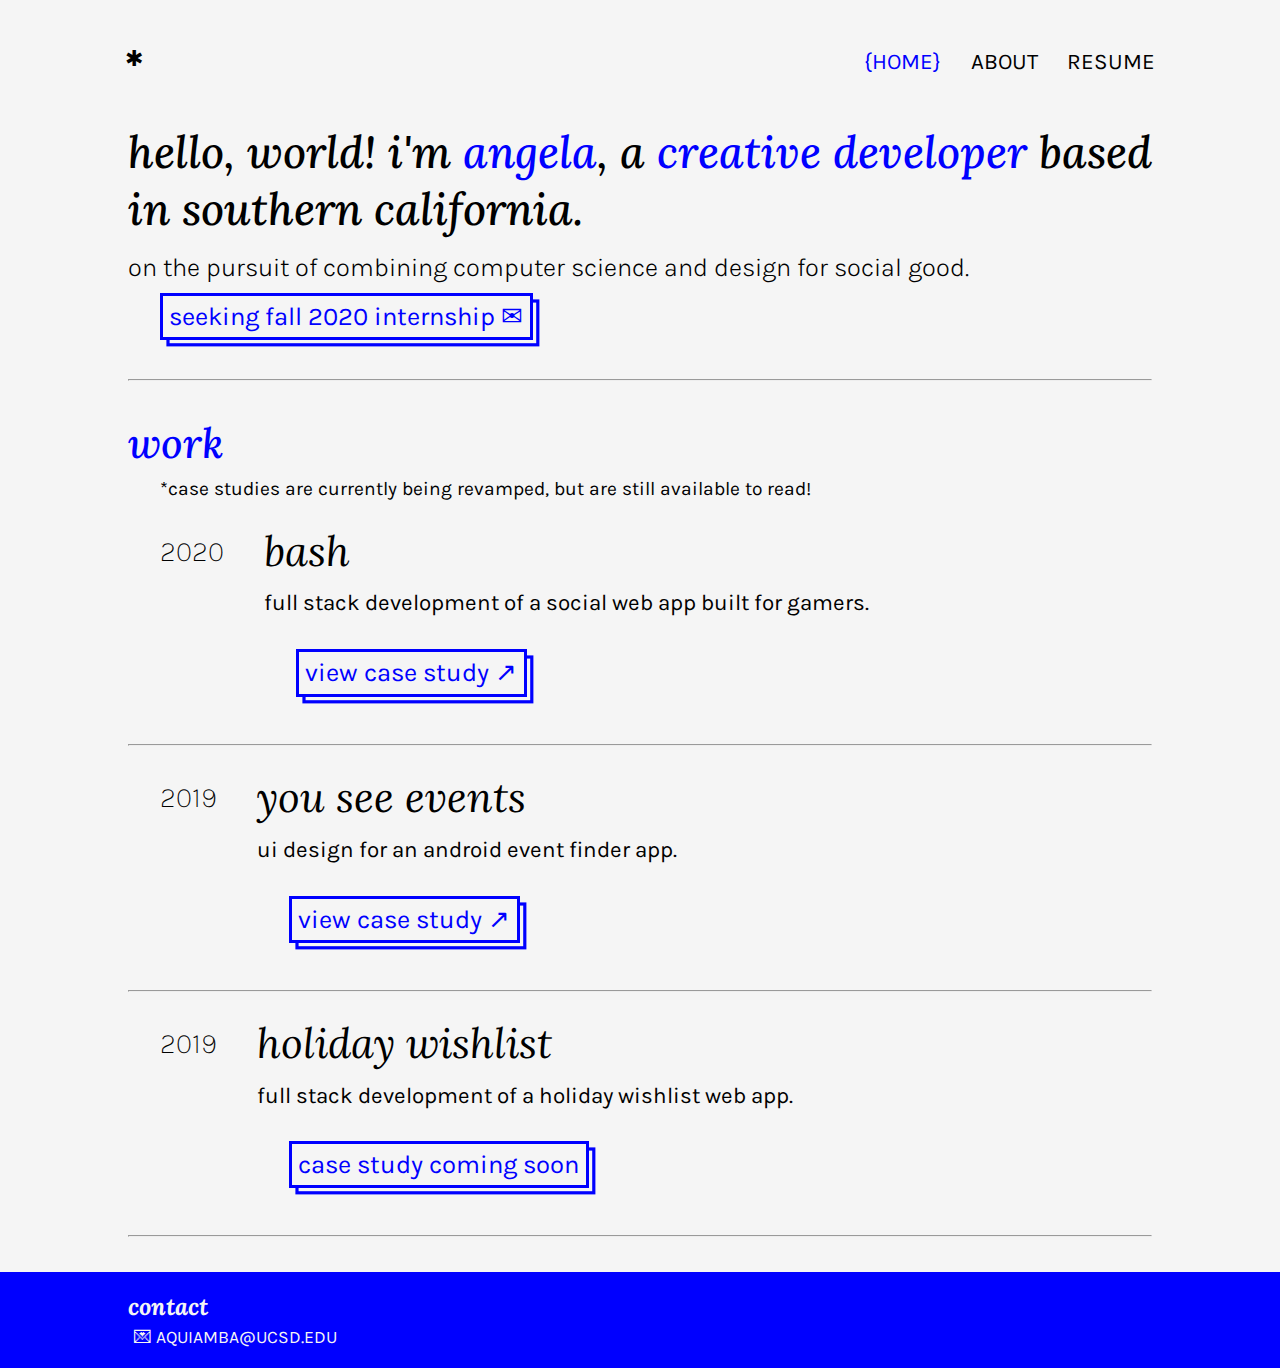
==== commit d7ee7f14: "tweaked case study, homepage, and resume" ====
--- a/index.html
+++ b/index.html
@@ -45,6 +45,7 @@
     <hr>
 
     <h2 class="ctitle">work</h2>
+    <h4 class="notice">*case studies are currently being revamped, but are still available to read!</h4>
     <!-- projects -->
     <div id="work">
       <div class="item">
--- a/css/style.css
+++ b/css/style.css
@@ -82,8 +82,11 @@
     margin: 0.1rem 2.4rem 0rem 1.2rem;
 }
 
+.iframecontainer {
+    width: 50%
+}
 #resume {
-    width: 50%;
+    width: 100%;
     height: 38rem;
     float: left; 
 }
@@ -93,12 +96,18 @@
     margin: 3rem 8rem 0.5rem;
 }
 h2.ctitle {
-    margin-bottom: 1rem;
+    margin-bottom: 0.5rem;
     font-size: 2.6rem;
     font-weight: 500;
     font-family: Lora, serif;
     font-style: italic;
     color: blue;
+}
+h4.notice {
+    margin: 0rem 2rem;
+    font-size: 1.2rem;
+    font-style: normal;
+    font-weight: 400;
 }
 div.item {
     margin: 1rem 0rem 3rem;
@@ -198,14 +207,17 @@
 /* For mobile phones: */
 @media only screen and (max-width: 768px) {
     nav {margin: 2.2rem 2rem} 
-    nav div a {font-size: 1.1rem; margin: 1rem 0.2rem; }
+    nav div a {font-size: 1.1rem; margin: 1rem 0.2rem;}
+    nav div.home a {margin: 0.75rem 0.2rem;}
     header {text-align: center;  margin: 2.2rem 2rem;}
     .intro {font-size: 1.45rem; margin-top: 0.5rem; margin-bottom: 0.5rem;}
     header h2 {font-size: 1rem; margin: 0rem .5rem;}
     header img {float: none;}
     header p {font-size: 1rem; text-align: left;}
     span.decoration {letter-spacing: 0.25rem;}
-    #resume {float: none; width: 100%; height:36rem; margin: 0.5rem 0rem;}
+
+    .iframecontainer {width: 100%; float: none;}
+    #resume {width: 100%; height:36rem; margin: 0.5rem 0rem;}
 
     main {margin: 2rem 2rem;}
     h2.ctitle {font-size: 1.8rem;}
@@ -216,7 +228,7 @@
     .desc p {font-size: 1rem;}
     .desc img {float: none; display: block; width: 10rem; margin:0rem 5rem;}
     a.redirect {margin-left: 0rem; margin-top: 1rem; font-size: 1rem;}
-    
+
     .footer {display: none}
 }
 
